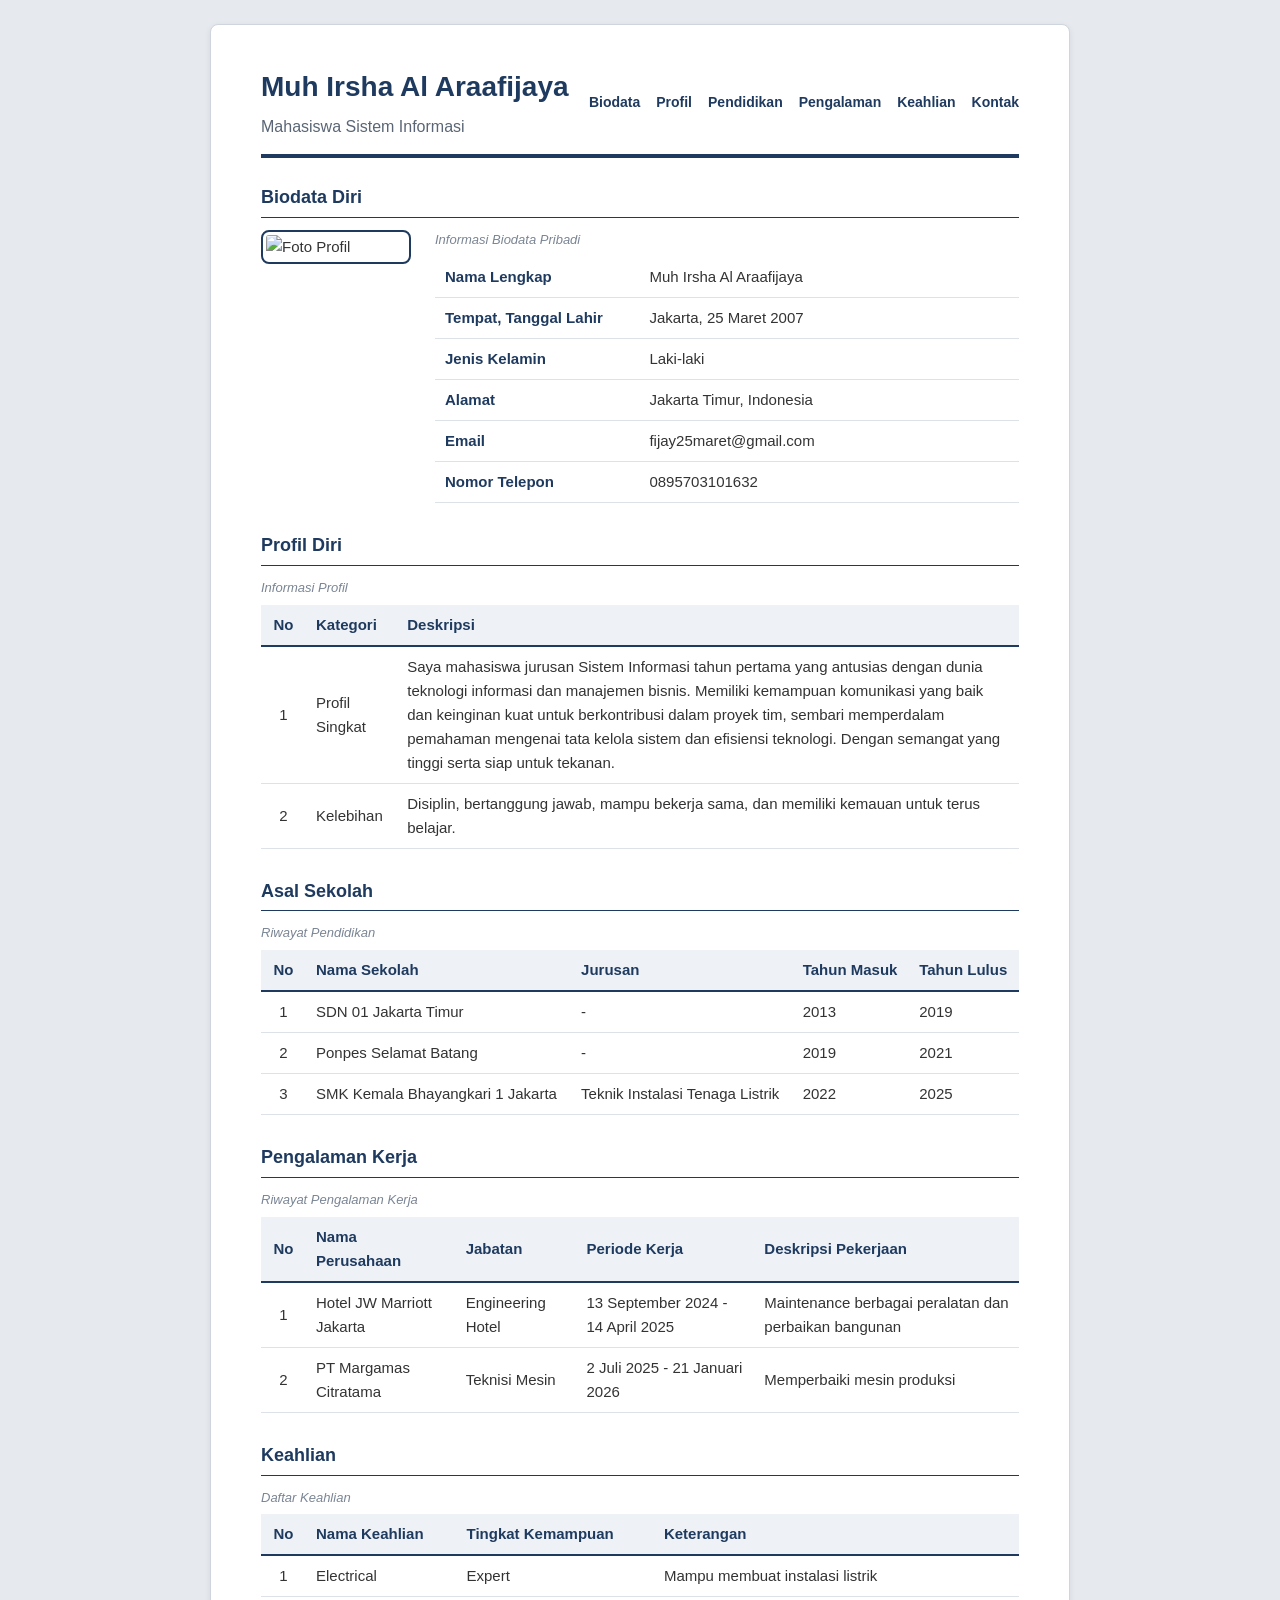
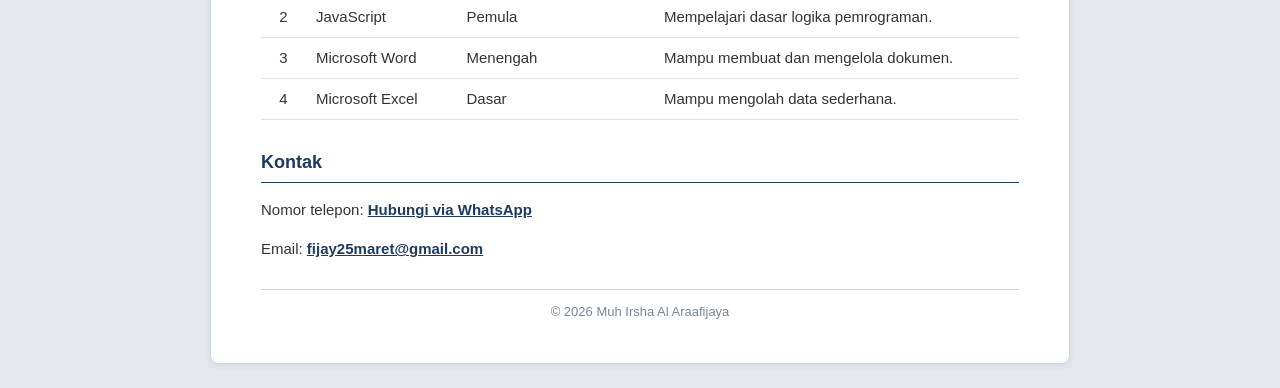
==== Curiculum_Vitae.html @ 7aa65e1a "first commit" ====
<!DOCTYPE html>
<html lang="id">
<head>
    <meta charset="UTF-8">
    <meta name="viewport" content="width=device-width, initial-scale=1.0">
    <title>CV - Muh Irsha Al Araafijaya</title>
    <link rel="stylesheet" href="cv.css">
</head>
<body>

    <header>
        <div>
            <h1>Muh Irsha Al Araafijaya</h1>
            <p>Mahasiswa Sistem Informasi</p>
        </div>

        <nav class="nav-links" aria-label="Navigasi CV">
            <a href="#biodata">Biodata</a>
            <a href="#profil">Profil</a>
            <a href="#pendidikan">Pendidikan</a>
            <a href="#pengalaman">Pengalaman</a>
            <a href="#keahlian">Keahlian</a>
            <a href="#kontak">Kontak</a>
        </nav>
    </header>

    <main>

        <section id="biodata">
            <h2>Biodata Diri</h2>
            <div class="biodata-layout">
                <img class="foto" src="WhatsApp Image 2026-10-27 at 14.10.24.jpeg" alt="Foto Profil">
                <table class="biodata">
                    <caption>Informasi Biodata Pribadi</caption>
                    <tbody>
                        <tr>
                            <th>Nama Lengkap</th>
                            <td>Muh Irsha Al Araafijaya</td>
                        </tr>
                        <tr>
                            <th>Tempat, Tanggal Lahir</th>
                            <td>Jakarta, 25 Maret 2007</td>
                        </tr>
                        <tr>
                            <th>Jenis Kelamin</th>
                            <td>Laki-laki</td>
                        </tr>
                        <tr>
                            <th>Alamat</th>
                            <td>Jakarta Timur, Indonesia</td>
                        </tr>
                        <tr>
                            <th>Email</th>
                            <td>fijay25maret@gmail.com</td>
                        </tr>
                        <tr>
                            <th>Nomor Telepon</th>
                            <td>0895703101632</td>
                        </tr>
                    </tbody>
                </table>
            </div>
        </section>

        <section id="profil">
            <h2>Profil Diri</h2>
            <div class="table-wrapper">
                <table>
                    <caption>Informasi Profil</caption>
                    <thead>
                        <tr>
                            <th class="nomor" scope="col">No</th>
                            <th scope="col">Kategori</th>
                            <th scope="col">Deskripsi</th>
                        </tr>
                    </thead>
                    <tbody>
                        <tr>
                            <td class="nomor">1</td>
                            <td>Profil Singkat</td>
                            <td>
                                Saya mahasiswa jurusan Sistem Informasi tahun pertama yang antusias
                                dengan dunia teknologi informasi dan manajemen bisnis. Memiliki kemampuan
                                komunikasi yang baik dan keinginan kuat untuk berkontribusi dalam proyek tim,
                                sembari memperdalam pemahaman mengenai tata kelola sistem dan efisiensi teknologi.
                                Dengan semangat yang tinggi serta siap untuk tekanan.
                            </td>
                        </tr>
                        <tr>
                            <td class="nomor">2</td>
                            <td>Kelebihan</td>
                            <td>
                                Disiplin, bertanggung jawab, mampu bekerja sama,
                                dan memiliki kemauan untuk terus belajar.
                            </td>
                        </tr>
                    </tbody>
                </table>
            </div>
        </section>

        <section id="pendidikan">
            <h2>Asal Sekolah</h2>
            <div class="table-wrapper">
                <table>
                    <caption>Riwayat Pendidikan</caption>
                    <thead>
                        <tr>
                            <th class="nomor" scope="col">No</th>
                            <th scope="col">Nama Sekolah</th>
                            <th scope="col">Jurusan</th>
                            <th scope="col">Tahun Masuk</th>
                            <th scope="col">Tahun Lulus</th>
                        </tr>
                    </thead>
                    <tbody>
                        <tr>
                            <td class="nomor">1</td>
                            <td>SDN 01 Jakarta Timur</td>
                            <td>-</td>
                            <td>2013</td>
                            <td>2019</td>
                        </tr>
                        <tr>
                            <td class="nomor">2</td>
                            <td>Ponpes Selamat Batang</td>
                            <td>-</td>
                            <td>2019</td>
                            <td>2021</td>
                        </tr>
                        <tr>
                            <td class="nomor">3</td>
                            <td>SMK Kemala Bhayangkari 1 Jakarta</td>
                            <td>Teknik Instalasi Tenaga Listrik</td>
                            <td>2022</td>
                            <td>2025</td>
                        </tr>
                    </tbody>
                </table>
            </div>
        </section>

        <section id="pengalaman">
            <h2>Pengalaman Kerja</h2>
            <div class="table-wrapper">
                <table>
                    <caption>Riwayat Pengalaman Kerja</caption>
                    <thead>
                        <tr>
                            <th class="nomor" scope="col">No</th>
                            <th scope="col">Nama Perusahaan</th>
                            <th scope="col">Jabatan</th>
                            <th scope="col">Periode Kerja</th>
                            <th scope="col">Deskripsi Pekerjaan</th>
                        </tr>
                    </thead>
                    <tbody>
                        <tr>
                            <td class="nomor">1</td>
                            <td>Hotel JW Marriott Jakarta</td>
                            <td>Engineering Hotel</td>
                            <td>13 September 2024 - 14 April 2025</td>
                            <td>Maintenance berbagai peralatan dan perbaikan bangunan</td>
                        </tr>
                        <tr>
                            <td class="nomor">2</td>
                            <td>PT Margamas Citratama</td>
                            <td>Teknisi Mesin</td>
                            <td>2 Juli 2025 - 21 Januari 2026</td>
                            <td>Memperbaiki mesin produksi</td>
                        </tr>
                    </tbody>
                </table>
            </div>
        </section>

        <section id="keahlian">
            <h2>Keahlian</h2>
            <div class="table-wrapper">
                <table>
                    <caption>Daftar Keahlian</caption>
                    <thead>
                        <tr>
                            <th class="nomor" scope="col">No</th>
                            <th scope="col">Nama Keahlian</th>
                            <th scope="col">Tingkat Kemampuan</th>
                            <th scope="col">Keterangan</th>
                        </tr>
                    </thead>
                    <tbody>
                        <tr>
                            <td class="nomor">1</td>
                            <td>Electrical</td>
                            <td>Expert</td>
                            <td>Mampu membuat instalasi listrik</td>
                        </tr>
                        <tr>
                            <td class="nomor">2</td>
                            <td>JavaScript</td>
                            <td>Pemula</td>
                            <td>Mempelajari dasar logika pemrograman.</td>
                        </tr>
                        <tr>
                            <td class="nomor">3</td>
                            <td>Microsoft Word</td>
                            <td>Menengah</td>
                            <td>Mampu membuat dan mengelola dokumen.</td>
                        </tr>
                        <tr>
                            <td class="nomor">4</td>
                            <td>Microsoft Excel</td>
                            <td>Dasar</td>
                            <td>Mampu mengolah data sederhana.</td>
                        </tr>
                    </tbody>
                </table>
            </div>
        </section>

        <section id="kontak">
            <h2>Kontak</h2>
            <p>
                Nomor telepon:
                <a href="https://wa.me/62895703101632">Hubungi via WhatsApp</a>
            </p>
            <p>
                Email:
                <a href="mailto:fijay25maret@gmail.com">fijay25maret@gmail.com</a>
            </p>
        </section>

    </main>

    <footer>
        <p>&copy; 2026 Muh Irsha Al Araafijaya</p>
    </footer>

</body>
</html>
---- cv.css ----
/* 1. Pengaturan dasar */
* {
  box-sizing: border-box;
}

html {
  background-color: #e6e9ee;
}

/* 2. Kertas CV */
body {
  width: min(100% - 32px, 860px);
  margin: 24px auto;
  padding: 40px 50px;
  font-family: Arial, Helvetica, sans-serif;
  font-size: 15px;
  line-height: 1.6;
  color: #333333;
  background-color: #ffffff;
  border: 1px solid #cfd5dd;
  border-radius: 8px;
  box-shadow: 0 2px 6px rgb(15 23 42 / 8%);
}

/* 3. Header dan navigasi */
header {
  display: flex;
  justify-content: space-between;
  align-items: center;
  flex-wrap: wrap;
  gap: 12px 20px;
  padding-bottom: 15px;
  margin-bottom: 25px;
  border-bottom: 4px solid #1f3a5f;
}

header h1 {
  margin: 0;
  font-size: 28px;
  color: #1f3a5f;
}

header p {
  margin: 4px 0 0;
  font-size: 16px;
  color: #5a6675;
}

.nav-links {
  display: flex;
  flex-wrap: wrap;
  gap: 8px 16px;
}

.nav-links a {
  font-size: 14px;
  font-weight: 600;
  text-decoration: none;
}

.nav-links a:hover {
  color: #3b82c4;
  text-decoration: underline;
}

/* 4. Judul bagian */
section {
  margin-bottom: 28px;
}

h2 {
  margin: 0 0 12px;
  padding-bottom: 5px;
  font-size: 18px;
  color: #1f3a5f;
  border-bottom: 1px solid #1f3a5f;
}

/* 5. Tabel */
.table-wrapper {
  overflow-x: auto;
}

.table-wrapper table {
  min-width: 520px;
}

table {
  width: 100%;
  border-collapse: collapse;
}

caption {
  padding-bottom: 6px;
  text-align: left;
  font-size: 13px;
  font-style: italic;
  color: #7a8594;
}

th,
td {
  padding: 8px 10px;
  text-align: left;
  border-bottom: 1px solid #dde2e9;
}

thead th {
  background-color: #eef2f7;
  color: #1f3a5f;
  border-bottom: 2px solid #1f3a5f;
}

.nomor {
  width: 45px;
  text-align: center;
}

/* 6. Biodata (foto + tabel) */
.biodata-layout {
  display: flex;
  align-items: flex-start;
  gap: 24px;
}

.foto {
  flex-shrink: 0;
  width: 150px;
  height: auto;
  padding: 3px;
  border: 2px solid #1f3a5f;
  border-radius: 8px;
}

.biodata {
  flex: 1;
}

.biodata th {
  width: 35%;
  color: #1f3a5f;
}

/* 7. Link */
a {
  color: #1f3a5f;
  font-weight: bold;
}

a:hover {
  color: #3b82c4;
}

/* 8. Footer */
footer {
  margin-top: 20px;
  padding-top: 12px;
  text-align: center;
  border-top: 1px solid #cfd5dd;
}

footer p {
  margin: 0;
  font-size: 13px;
  color: #7a8594;
}

/* 9. Responsive: tablet */
@media (max-width: 768px) {
  body {
    padding: 30px 28px;
  }

  header {
    align-items: flex-start;
    flex-direction: column;
  }

  .biodata-layout {
    gap: 18px;
  }

  .foto {
    width: 130px;
  }
}

/* 10. Responsive: ponsel */
@media (max-width: 480px) {
  body {
    width: min(100% - 16px, 860px);
    margin: 8px auto;
    padding: 20px 16px;
  }

  header h1 {
    font-size: 22px;
  }

  header p {
    font-size: 14px;
  }

  .nav-links {
    gap: 6px 12px;
  }

  h2 {
    font-size: 16px;
  }

  .biodata-layout {
    align-items: center;
    flex-direction: column;
  }

  .biodata {
    width: 100%;
  }

  .biodata th {
    width: 40%;
  }

  th,
  td {
    padding: 6px 8px;
    font-size: 13px;
  }
}
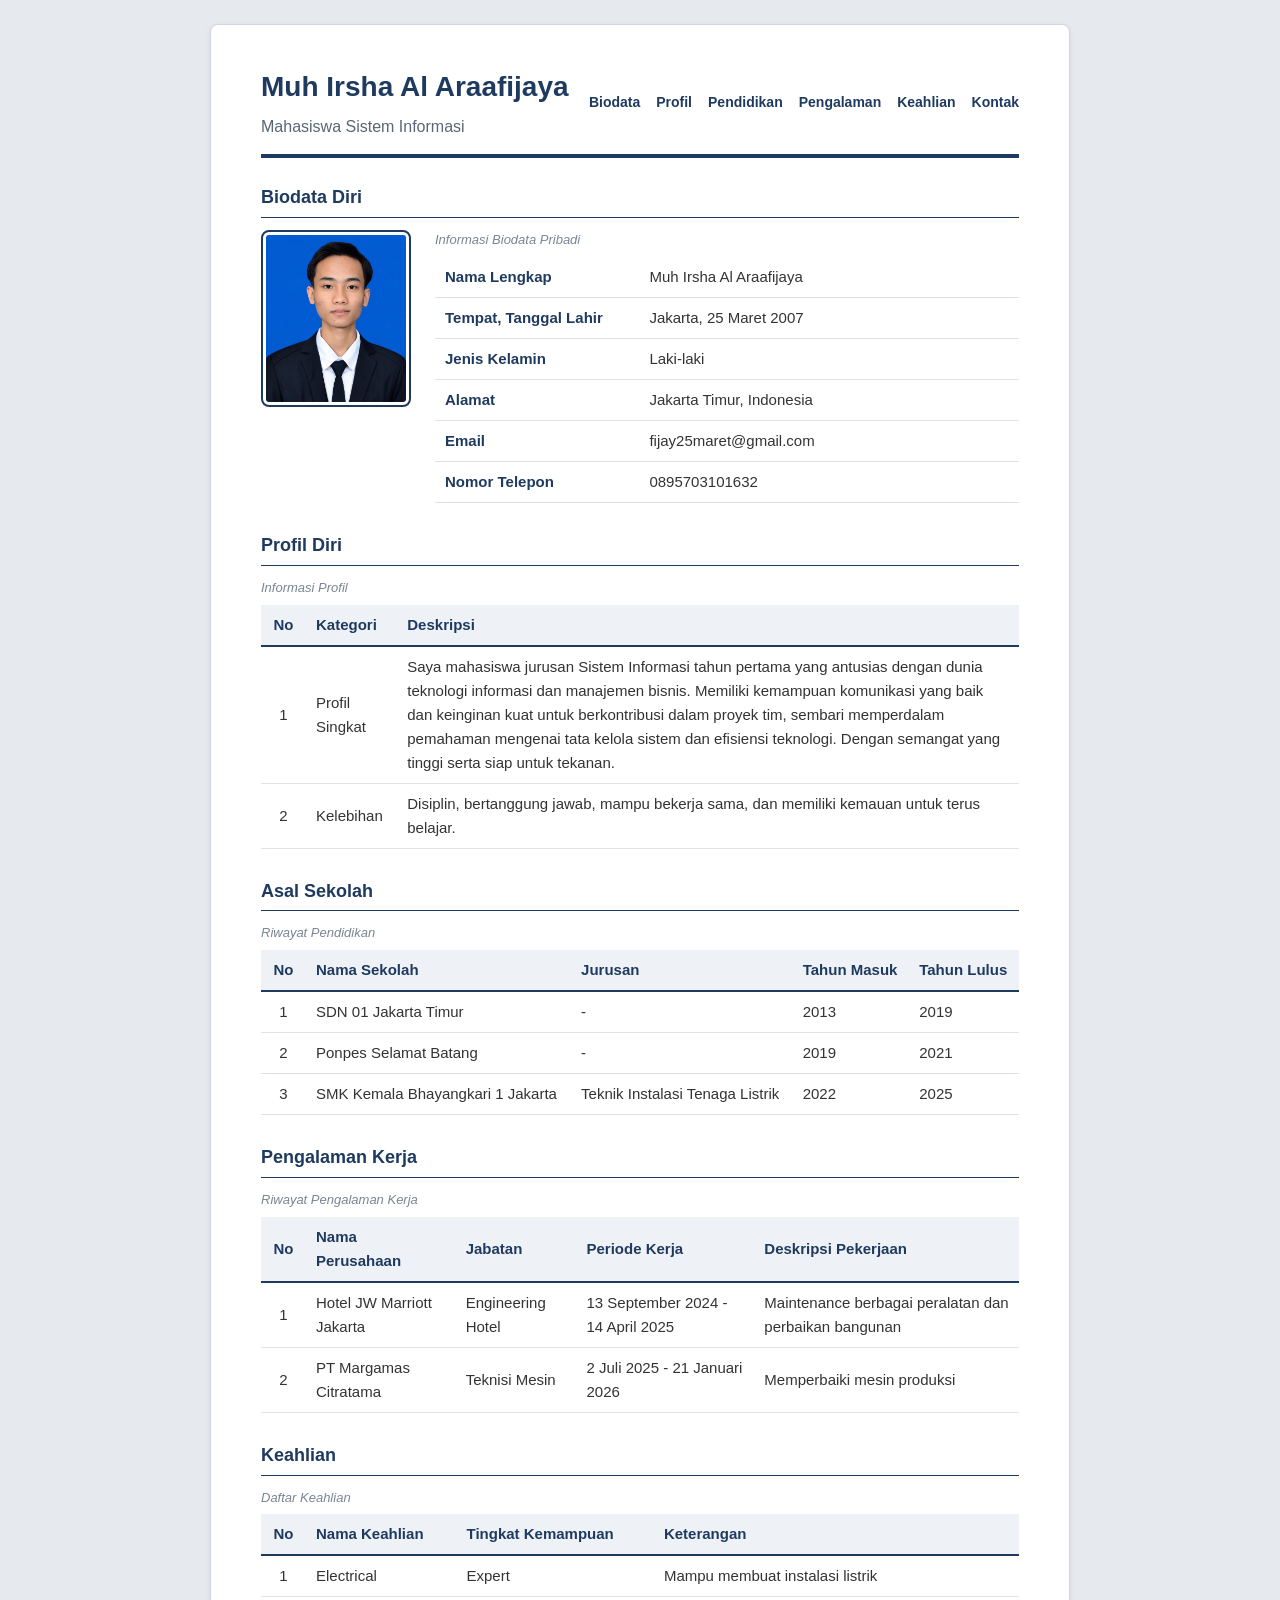
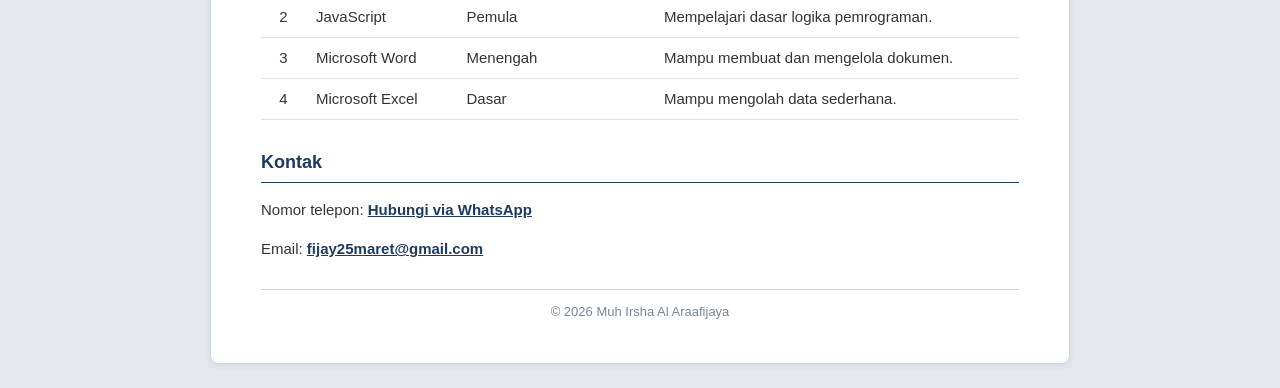
==== commit 19ee9232: "Revisi" ====
--- a/Curiculum_Vitae.html
+++ b/Curiculum_Vitae.html
@@ -1,239 +1,239 @@
 <!DOCTYPE html>
 <html lang="id">
 <head>
-    <meta charset="UTF-8">
-    <meta name="viewport" content="width=device-width, initial-scale=1.0">
-    <title>CV - Muh Irsha Al Araafijaya</title>
-    <link rel="stylesheet" href="cv.css">
+<meta charset="UTF-8">
+<meta name="viewport" content="width=device-width, initial-scale=1.0">
+<title>CV - Muh Irsha Al Araafijaya</title>
+<link rel="stylesheet" href="cv.css">
 </head>
 <body>
 
-    <header>
-        <div>
-            <h1>Muh Irsha Al Araafijaya</h1>
-            <p>Mahasiswa Sistem Informasi</p>
-        </div>
-
-        <nav class="nav-links" aria-label="Navigasi CV">
-            <a href="#biodata">Biodata</a>
-            <a href="#profil">Profil</a>
-            <a href="#pendidikan">Pendidikan</a>
-            <a href="#pengalaman">Pengalaman</a>
-            <a href="#keahlian">Keahlian</a>
-            <a href="#kontak">Kontak</a>
-        </nav>
-    </header>
-
-    <main>
-
-        <section id="biodata">
-            <h2>Biodata Diri</h2>
-            <div class="biodata-layout">
-                <img class="foto" src="WhatsApp Image 2026-10-27 at 14.10.24.jpeg" alt="Foto Profil">
-                <table class="biodata">
-                    <caption>Informasi Biodata Pribadi</caption>
-                    <tbody>
-                        <tr>
-                            <th>Nama Lengkap</th>
-                            <td>Muh Irsha Al Araafijaya</td>
-                        </tr>
-                        <tr>
-                            <th>Tempat, Tanggal Lahir</th>
-                            <td>Jakarta, 25 Maret 2007</td>
-                        </tr>
-                        <tr>
-                            <th>Jenis Kelamin</th>
-                            <td>Laki-laki</td>
-                        </tr>
-                        <tr>
-                            <th>Alamat</th>
-                            <td>Jakarta Timur, Indonesia</td>
-                        </tr>
-                        <tr>
-                            <th>Email</th>
-                            <td>fijay25maret@gmail.com</td>
-                        </tr>
-                        <tr>
-                            <th>Nomor Telepon</th>
-                            <td>0895703101632</td>
-                        </tr>
-                    </tbody>
-                </table>
-            </div>
-        </section>
-
-        <section id="profil">
-            <h2>Profil Diri</h2>
-            <div class="table-wrapper">
-                <table>
-                    <caption>Informasi Profil</caption>
-                    <thead>
-                        <tr>
-                            <th class="nomor" scope="col">No</th>
-                            <th scope="col">Kategori</th>
-                            <th scope="col">Deskripsi</th>
-                        </tr>
-                    </thead>
-                    <tbody>
-                        <tr>
-                            <td class="nomor">1</td>
-                            <td>Profil Singkat</td>
-                            <td>
-                                Saya mahasiswa jurusan Sistem Informasi tahun pertama yang antusias
-                                dengan dunia teknologi informasi dan manajemen bisnis. Memiliki kemampuan
-                                komunikasi yang baik dan keinginan kuat untuk berkontribusi dalam proyek tim,
-                                sembari memperdalam pemahaman mengenai tata kelola sistem dan efisiensi teknologi.
-                                Dengan semangat yang tinggi serta siap untuk tekanan.
-                            </td>
-                        </tr>
-                        <tr>
-                            <td class="nomor">2</td>
-                            <td>Kelebihan</td>
-                            <td>
-                                Disiplin, bertanggung jawab, mampu bekerja sama,
-                                dan memiliki kemauan untuk terus belajar.
-                            </td>
-                        </tr>
-                    </tbody>
-                </table>
-            </div>
-        </section>
-
-        <section id="pendidikan">
-            <h2>Asal Sekolah</h2>
-            <div class="table-wrapper">
-                <table>
-                    <caption>Riwayat Pendidikan</caption>
-                    <thead>
-                        <tr>
-                            <th class="nomor" scope="col">No</th>
-                            <th scope="col">Nama Sekolah</th>
-                            <th scope="col">Jurusan</th>
-                            <th scope="col">Tahun Masuk</th>
-                            <th scope="col">Tahun Lulus</th>
-                        </tr>
-                    </thead>
-                    <tbody>
-                        <tr>
-                            <td class="nomor">1</td>
-                            <td>SDN 01 Jakarta Timur</td>
-                            <td>-</td>
-                            <td>2013</td>
-                            <td>2019</td>
-                        </tr>
-                        <tr>
-                            <td class="nomor">2</td>
-                            <td>Ponpes Selamat Batang</td>
-                            <td>-</td>
-                            <td>2019</td>
-                            <td>2021</td>
-                        </tr>
-                        <tr>
-                            <td class="nomor">3</td>
-                            <td>SMK Kemala Bhayangkari 1 Jakarta</td>
-                            <td>Teknik Instalasi Tenaga Listrik</td>
-                            <td>2022</td>
-                            <td>2025</td>
-                        </tr>
-                    </tbody>
-                </table>
-            </div>
-        </section>
-
-        <section id="pengalaman">
-            <h2>Pengalaman Kerja</h2>
-            <div class="table-wrapper">
-                <table>
-                    <caption>Riwayat Pengalaman Kerja</caption>
-                    <thead>
-                        <tr>
-                            <th class="nomor" scope="col">No</th>
-                            <th scope="col">Nama Perusahaan</th>
-                            <th scope="col">Jabatan</th>
-                            <th scope="col">Periode Kerja</th>
-                            <th scope="col">Deskripsi Pekerjaan</th>
-                        </tr>
-                    </thead>
-                    <tbody>
-                        <tr>
-                            <td class="nomor">1</td>
-                            <td>Hotel JW Marriott Jakarta</td>
-                            <td>Engineering Hotel</td>
-                            <td>13 September 2024 - 14 April 2025</td>
-                            <td>Maintenance berbagai peralatan dan perbaikan bangunan</td>
-                        </tr>
-                        <tr>
-                            <td class="nomor">2</td>
-                            <td>PT Margamas Citratama</td>
-                            <td>Teknisi Mesin</td>
-                            <td>2 Juli 2025 - 21 Januari 2026</td>
-                            <td>Memperbaiki mesin produksi</td>
-                        </tr>
-                    </tbody>
-                </table>
-            </div>
-        </section>
-
-        <section id="keahlian">
-            <h2>Keahlian</h2>
-            <div class="table-wrapper">
-                <table>
-                    <caption>Daftar Keahlian</caption>
-                    <thead>
-                        <tr>
-                            <th class="nomor" scope="col">No</th>
-                            <th scope="col">Nama Keahlian</th>
-                            <th scope="col">Tingkat Kemampuan</th>
-                            <th scope="col">Keterangan</th>
-                        </tr>
-                    </thead>
-                    <tbody>
-                        <tr>
-                            <td class="nomor">1</td>
-                            <td>Electrical</td>
-                            <td>Expert</td>
-                            <td>Mampu membuat instalasi listrik</td>
-                        </tr>
-                        <tr>
-                            <td class="nomor">2</td>
-                            <td>JavaScript</td>
-                            <td>Pemula</td>
-                            <td>Mempelajari dasar logika pemrograman.</td>
-                        </tr>
-                        <tr>
-                            <td class="nomor">3</td>
-                            <td>Microsoft Word</td>
-                            <td>Menengah</td>
-                            <td>Mampu membuat dan mengelola dokumen.</td>
-                        </tr>
-                        <tr>
-                            <td class="nomor">4</td>
-                            <td>Microsoft Excel</td>
-                            <td>Dasar</td>
-                            <td>Mampu mengolah data sederhana.</td>
-                        </tr>
-                    </tbody>
-                </table>
-            </div>
-        </section>
-
-        <section id="kontak">
-            <h2>Kontak</h2>
-            <p>
-                Nomor telepon:
-                <a href="https://wa.me/62895703101632">Hubungi via WhatsApp</a>
-            </p>
-            <p>
-                Email:
-                <a href="mailto:fijay25maret@gmail.com">fijay25maret@gmail.com</a>
-            </p>
-        </section>
-
-    </main>
-
-    <footer>
-        <p>&copy; 2026 Muh Irsha Al Araafijaya</p>
-    </footer>
+<header>
+<div>
+<h1>Muh Irsha Al Araafijaya</h1>
+<p>Mahasiswa Sistem Informasi</p>
+</div>
+
+<nav class="nav-links" aria-label="Navigasi CV">
+<a href="#biodata">Biodata</a>
+<a href="#profil">Profil</a>
+<a href="#pendidikan">Pendidikan</a>
+<a href="#pengalaman">Pengalaman</a>
+<a href="#keahlian">Keahlian</a>
+<a href="#kontak">Kontak</a>
+</nav>
+</header>
+
+<main>
+
+<section id="biodata">
+<h2>Biodata Diri</h2>
+<div class="biodata-layout">
+<img class="foto" src="fotosaya.jpeg" alt="Foto Profil">
+<table class="biodata">
+<caption>Informasi Biodata Pribadi</caption>
+<tbody>
+<tr>
+<th>Nama Lengkap</th>
+<td>Muh Irsha Al Araafijaya</td>
+</tr>
+<tr>
+<th>Tempat, Tanggal Lahir</th>
+<td>Jakarta, 25 Maret 2007</td>
+</tr>
+<tr>
+<th>Jenis Kelamin</th>
+<td>Laki-laki</td>
+</tr>
+<tr>
+<th>Alamat</th>
+<td>Jakarta Timur, Indonesia</td>
+</tr>
+<tr>
+<th>Email</th>
+<td>fijay25maret@gmail.com</td>
+</tr>
+<tr>
+<th>Nomor Telepon</th>
+<td>0895703101632</td>
+</tr>
+</tbody>
+</table>
+</div>
+</section>
+
+<section id="profil">
+<h2>Profil Diri</h2>
+<div class="table-wrapper">
+<table>
+<caption>Informasi Profil</caption>
+<thead>
+<tr>
+<th class="nomor" scope="col">No</th>
+<th scope="col">Kategori</th>
+<th scope="col">Deskripsi</th>
+</tr>
+</thead>
+<tbody>
+<tr>
+<td class="nomor">1</td>
+<td>Profil Singkat</td>
+<td>
+    Saya mahasiswa jurusan Sistem Informasi tahun pertama yang antusias
+    dengan dunia teknologi informasi dan manajemen bisnis. Memiliki kemampuan
+    komunikasi yang baik dan keinginan kuat untuk berkontribusi dalam proyek tim,
+    sembari memperdalam pemahaman mengenai tata kelola sistem dan efisiensi teknologi.
+    Dengan semangat yang tinggi serta siap untuk tekanan.
+</td>
+</tr>
+<tr>
+<td class="nomor">2</td>
+<td>Kelebihan</td>
+<td>
+    Disiplin, bertanggung jawab, mampu bekerja sama,
+    dan memiliki kemauan untuk terus belajar.
+</td>
+</tr>
+</tbody>
+</table>
+</div>
+</section>
+
+<section id="pendidikan">
+<h2>Asal Sekolah</h2>
+<div class="table-wrapper">
+<table>
+<caption>Riwayat Pendidikan</caption>
+<thead>
+<tr>
+<th class="nomor" scope="col">No</th>
+<th scope="col">Nama Sekolah</th>
+<th scope="col">Jurusan</th>
+<th scope="col">Tahun Masuk</th>
+<th scope="col">Tahun Lulus</th>
+</tr>
+</thead>
+<tbody>
+<tr>
+<td class="nomor">1</td>
+<td>SDN 01 Jakarta Timur</td>
+<td>-</td>
+<td>2013</td>
+<td>2019</td>
+</tr>
+<tr>
+<td class="nomor">2</td>
+<td>Ponpes Selamat Batang</td>
+<td>-</td>
+<td>2019</td>
+<td>2021</td>
+</tr>
+<tr>
+<td class="nomor">3</td>
+<td>SMK Kemala Bhayangkari 1 Jakarta</td>
+<td>Teknik Instalasi Tenaga Listrik</td>
+<td>2022</td>
+<td>2025</td>
+</tr>
+</tbody>
+</table>
+</div>
+</section>
+
+<section id="pengalaman">
+<h2>Pengalaman Kerja</h2>
+<div class="table-wrapper">
+<table>
+<caption>Riwayat Pengalaman Kerja</caption>
+<thead>
+<tr>
+<th class="nomor" scope="col">No</th>
+<th scope="col">Nama Perusahaan</th>
+<th scope="col">Jabatan</th>
+<th scope="col">Periode Kerja</th>
+<th scope="col">Deskripsi Pekerjaan</th>
+</tr>
+</thead>
+<tbody>
+<tr>
+<td class="nomor">1</td>
+<td>Hotel JW Marriott Jakarta</td>
+<td>Engineering Hotel</td>
+<td>13 September 2024 - 14 April 2025</td>
+<td>Maintenance berbagai peralatan dan perbaikan bangunan</td>
+</tr>
+<tr>
+<td class="nomor">2</td>
+<td>PT Margamas Citratama</td>
+<td>Teknisi Mesin</td>
+<td>2 Juli 2025 - 21 Januari 2026</td>
+<td>Memperbaiki mesin produksi</td>
+</tr>
+</tbody>
+</table>
+</div>
+</section>
+
+<section id="keahlian">
+<h2>Keahlian</h2>
+<div class="table-wrapper">
+<table>
+<caption>Daftar Keahlian</caption>
+<thead>
+<tr>
+<th class="nomor" scope="col">No</th>
+<th scope="col">Nama Keahlian</th>
+<th scope="col">Tingkat Kemampuan</th>
+<th scope="col">Keterangan</th>
+</tr>
+</thead>
+<tbody>
+<tr>
+<td class="nomor">1</td>
+<td>Electrical</td>
+<td>Expert</td>
+<td>Mampu membuat instalasi listrik</td>
+</tr>
+<tr>
+<td class="nomor">2</td>
+<td>JavaScript</td>
+<td>Pemula</td>
+<td>Mempelajari dasar logika pemrograman.</td>
+</tr>
+<tr>
+<td class="nomor">3</td>
+<td>Microsoft Word</td>
+<td>Menengah</td>
+<td>Mampu membuat dan mengelola dokumen.</td>
+</tr>
+<tr>
+<td class="nomor">4</td>
+<td>Microsoft Excel</td>
+<td>Dasar</td>
+<td>Mampu mengolah data sederhana.</td>
+</tr>
+</tbody>
+</table>
+</div>
+</section>
+
+<section id="kontak">
+<h2>Kontak</h2>
+<p>
+Nomor telepon:
+<a href="https://wa.me/62895703101632">Hubungi via WhatsApp</a>
+</p>
+<p>
+Email:
+<a href="mailto:fijay25maret@gmail.com">fijay25maret@gmail.com</a>
+</p>
+</section>
+
+</main>
+
+<footer>
+<p>&copy; 2026 Muh Irsha Al Araafijaya</p>
+</footer>
 
 </body>
-</html>
+</html>
